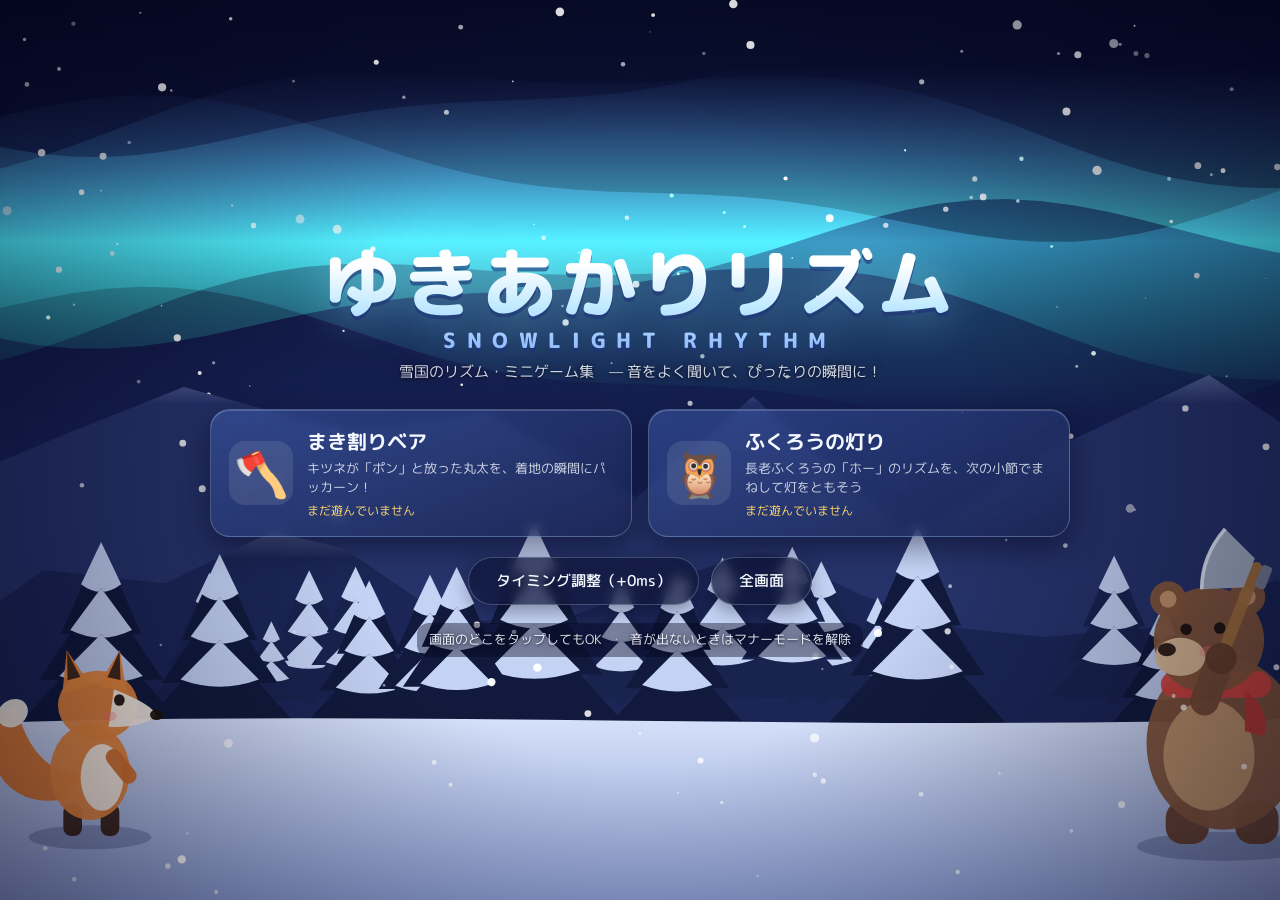
==== sp/index.html @ 42ff2d43 "ゆきあかりリズム：PC版とスマホ版の初版 雪国が舞台のリズム・ミニゲーム集（まき割りベア／ふくろうの灯り）。 入口ページ、PC版（キーボード操作・全画面）、スマホ版（タップ・縦横対応・振動・ホーム画面" ====
<!doctype html>
<html lang="ja">
<head>
<meta charset="utf-8">
<meta name="viewport" content="width=device-width,initial-scale=1,viewport-fit=cover,user-scalable=no">
<meta name="apple-mobile-web-app-capable" content="yes">
<meta name="mobile-web-app-capable" content="yes">
<meta name="apple-mobile-web-app-status-bar-style" content="black-translucent">
<meta name="apple-mobile-web-app-title" content="ゆきあかり">
<link rel="manifest" href="manifest.webmanifest">
<link rel="apple-touch-icon" href="../icon-180.png">
<title>ゆきあかりリズム（スマホ版）</title>
<meta name="description" content="雪国が舞台のリズム・ミニゲーム集。音をよく聞いて、ぴったりの瞬間にタップしよう。">
<meta name="theme-color" content="#070b1f">
<link rel="icon" href="../icon.svg" type="image/svg+xml">
<link rel="preconnect" href="https://fonts.googleapis.com">
<link rel="preconnect" href="https://fonts.gstatic.com" crossorigin>
<link href="https://fonts.googleapis.com/css2?family=M+PLUS+Rounded+1c:wght@500;800&display=swap" rel="stylesheet">
<link rel="stylesheet" href="../style.css">
<link rel="stylesheet" href="../sp.css">
</head>
<body data-platform="sp">
<canvas id="game"></canvas>
<div id="pad" aria-hidden="true">
  <div id="banner"></div>
  <div class="abtn">TAP</div>
  <p class="padhint">画面のどこをタップしてもOK</p>
</div>
<div id="ui"></div>
<script src="../game.js"></script>
</body>
</html>
---- style.css ----
:root {
  --snow: #f4f8ff;
  --ink: #18203f;
  --gold: #ffd76a;
  --ice: #9fe8ff;
  --glass: rgba(20, 30, 70, .55);
  --line: rgba(200, 225, 255, .25);
}
* { box-sizing: border-box; margin: 0; padding: 0; }
html, body {
  height: 100%;
  background: #070b1f;
  overflow: hidden;
  touch-action: manipulation;
  -webkit-user-select: none;
  user-select: none;
  -webkit-tap-highlight-color: transparent;
  -webkit-touch-callout: none;
}
body { font-family: 'M PLUS Rounded 1c', system-ui, sans-serif; color: var(--snow); }
/* 位置と大きさは game.js の resize() が決める */
canvas { position: fixed; display: block; }

#ui {
  position: fixed; inset: 0;
  display: flex; overflow-y: auto;
  padding: max(16px, env(safe-area-inset-top)) max(16px, env(safe-area-inset-right)) max(16px, env(safe-area-inset-bottom)) max(16px, env(safe-area-inset-left));
  pointer-events: none;
}
#ui:not(:empty) { pointer-events: auto; }
#ui > * { margin: auto; }
kbd {
  font: inherit; font-size: 11px; font-weight: 500; line-height: 1;
  padding: 3px 6px; margin-left: 8px; border-radius: 6px; vertical-align: 2px;
  background: rgba(255, 255, 255, .16); box-shadow: inset 0 -1px 0 rgba(0, 0, 0, .25);
}
button.btn:not(.ghost) kbd { background: rgba(0, 0, 0, .1); }

/* ---------- タイトル ---------- */
.menu { width: min(860px, 100%); text-align: center; animation: rise .6s cubic-bezier(.2, .9, .3, 1.2) both; }
.logo {
  font-size: clamp(40px, 8vw, 76px); font-weight: 800; letter-spacing: .04em; line-height: 1.05;
  background: linear-gradient(180deg, #fff 20%, #bfe9ff 60%, #8fb8ff);
  -webkit-background-clip: text; background-clip: text; color: transparent;
  filter: drop-shadow(0 4px 0 rgba(30, 50, 120, .6)) drop-shadow(0 0 24px rgba(150, 220, 255, .45));
}
.logo small { display: block; font-size: .28em; letter-spacing: .5em; margin-top: 6px; }
.tag { margin: 10px 0 26px; opacity: .85; font-size: 15px; }
.cards { display: grid; grid-template-columns: repeat(auto-fit, minmax(240px, 1fr)); gap: 16px; }
.card {
  font: inherit; color: inherit; cursor: pointer; text-align: left;
  display: grid; grid-template-columns: 64px 1fr; gap: 4px 14px; align-items: center;
  padding: 16px 18px; border-radius: 20px;
  background: linear-gradient(160deg, rgba(60, 90, 170, .55), rgba(25, 35, 80, .7));
  border: 1px solid var(--line);
  box-shadow: 0 10px 30px rgba(0, 0, 20, .45), inset 0 1px 0 rgba(255, 255, 255, .18);
  backdrop-filter: blur(6px);
  transition: transform .15s, box-shadow .15s;
}
.card:hover, .card:focus-visible { transform: translateY(-3px); box-shadow: 0 14px 34px rgba(0, 0, 20, .55), 0 0 0 2px rgba(159, 232, 255, .5); outline: none; }
.card .ico { grid-row: span 3; font-size: 44px; width: 64px; height: 64px; display: grid; place-items: center; border-radius: 16px; background: rgba(255, 255, 255, .1); }
.card b { font-size: 20px; }
.card small { font-size: 12.5px; opacity: .8; line-height: 1.5; }
.card em { font-style: normal; font-size: 12px; color: var(--gold); }
.row { display: flex; gap: 12px; justify-content: center; flex-wrap: wrap; margin-top: 20px; }
.tag, .hint { text-shadow: 0 1px 3px rgba(0, 0, 20, .9), 0 0 12px rgba(0, 0, 20, .7); }
.hint { margin-top: 18px; font-size: 12.5px; opacity: .9; line-height: 1.8; padding: 6px 12px; border-radius: 12px; background: rgba(7, 11, 31, .45); display: inline-block; }

button.btn {
  font: inherit; font-weight: 800; font-size: 17px; cursor: pointer;
  padding: 12px 28px; border-radius: 999px; border: 0; color: var(--ink);
  background: linear-gradient(180deg, #fff6d0, var(--gold));
  box-shadow: 0 5px 0 #c58a2a, 0 10px 20px rgba(0, 0, 0, .35);
  transition: transform .1s, box-shadow .1s;
}
button.btn:active { transform: translateY(4px); box-shadow: 0 1px 0 #c58a2a, 0 4px 10px rgba(0, 0, 0, .35); }
button.btn.ghost { color: var(--snow); background: rgba(14, 22, 58, .72); backdrop-filter: blur(6px); box-shadow: inset 0 0 0 1px var(--line), 0 6px 18px rgba(0, 0, 20, .35); font-weight: 500; font-size: 15px; }
.hint .sep { opacity: .5; margin: 0 .6em; }
body:not(.portrait) .only-portrait { display: none; }

/* ---------- パネル（結果・設定） ---------- */
.panel {
  width: min(520px, 100%); padding: 26px 26px 22px; border-radius: 24px; text-align: center;
  background: var(--glass); border: 1px solid var(--line); backdrop-filter: blur(10px);
  box-shadow: 0 20px 60px rgba(0, 0, 20, .6);
  animation: rise .5s cubic-bezier(.2, .9, .3, 1.2) both;
}
.panel h2 { font-size: 20px; opacity: .9; }
.score { font-size: 64px; font-weight: 800; line-height: 1.1; margin: 8px 0 2px; text-shadow: 0 0 20px rgba(159, 232, 255, .5); }
.score span { font-size: 22px; margin-left: 4px; }
.stars { font-size: 34px; letter-spacing: 6px; color: var(--gold); text-shadow: 0 0 14px rgba(255, 215, 106, .6); }
.stars i { font-style: normal; color: rgba(255, 255, 255, .2); text-shadow: none; }
.rank { font-size: 22px; font-weight: 800; margin: 2px 0 12px; }
.comments { list-style: none; text-align: left; display: grid; gap: 6px; margin: 0 auto 12px; max-width: 420px; }
.comments li { background: rgba(255, 255, 255, .08); border-radius: 12px; padding: 8px 12px; font-size: 14px; line-height: 1.5; }
.stats { font-size: 12.5px; opacity: .75; }
.best { font-size: 13px; color: var(--gold); margin-top: 4px; }
.panel p { font-size: 14px; line-height: 1.7; opacity: .9; }
.offset { font-size: 40px; font-weight: 800; margin: 10px 0; }
input[type=range] { width: 100%; accent-color: var(--ice); margin: 6px 0 4px; }

/* 背の低い画面（横向きスマホ・小さいウィンドウ）では詰める */
@media (max-height: 520px) {
  .logo { font-size: 38px; }
  .logo small { margin-top: 2px; }
  .tag { margin: 4px 0 12px; font-size: 13px; }
  .card { padding: 10px 14px; grid-template-columns: 48px 1fr; }
  .card .ico { width: 48px; height: 48px; font-size: 32px; }
  .card b { font-size: 17px; }
  .row { margin-top: 12px; }
  .hint { margin-top: 10px; }
  .panel { padding: 14px 20px; }
  .score { font-size: 44px; margin: 2px 0 0; }
  .stars { font-size: 24px; }
  .rank { font-size: 18px; margin-bottom: 6px; }
  .comments { gap: 4px; margin-bottom: 6px; }
  .comments li { padding: 5px 10px; font-size: 13px; }
  .panel .row { margin-top: 10px; }
  button.btn { padding: 9px 22px; font-size: 15px; }
}

@keyframes rise { from { opacity: 0; transform: translateY(24px) scale(.96); } to { opacity: 1; transform: none; } }
---- sp.css ----
/* スマホ版：タップで遊ぶ。縦持ちのときは下半分をタップ面にする */
kbd { display: none; }
body[data-scene="play"], body[data-scene="calib"] { touch-action: none; }
button.btn { min-height: 48px; }
.card { min-height: 88px; }
.card:active { transform: scale(.98); }

#pad {
  display: none;
  position: fixed; left: 0; right: 0; top: var(--cv-bottom); bottom: 0;
  flex-direction: column; align-items: center; justify-content: space-evenly;
  padding: 12px 20px max(20px, env(safe-area-inset-bottom));
  background: linear-gradient(180deg, rgba(20, 30, 70, .9), #070b1f 70%);
  border-top: 1px solid rgba(191, 244, 255, .2);
}
.portrait[data-scene="play"] #pad, .portrait[data-scene="calib"] #pad { display: flex; }

#banner {
  min-height: 3em; max-width: 360px;
  display: flex; align-items: center; justify-content: center; text-align: center;
  font-size: 18px; font-weight: 800; line-height: 1.5;
  text-wrap: balance; word-break: auto-phrase;
  text-shadow: 0 2px 8px rgba(0, 0, 20, .8);
  transition: opacity .1s;
}
.abtn {
  --pulse: 0;
  width: min(46vw, 200px); aspect-ratio: 1; border-radius: 50%;
  display: grid; place-items: center;
  font-size: 15px; font-weight: 800; letter-spacing: .1em; color: rgba(24, 32, 63, .75);
  background: radial-gradient(circle at 35% 30%, #fff8dc, var(--gold) 55%, #d9962e);
  box-shadow: 0 8px 0 #a86e1f, 0 0 calc(20px + var(--pulse) * 40px) rgba(255, 215, 106, calc(.2 + var(--pulse) * .4));
  transform: scale(calc(1 + var(--pulse) * .04));
}
.abtn.hit { animation: tap .18s ease-out; }
@keyframes tap {
  from { box-shadow: 0 2px 0 #a86e1f, 0 0 0 14px rgba(255, 255, 255, .45); filter: brightness(1.25); }
  to { box-shadow: 0 8px 0 #a86e1f, 0 0 0 40px rgba(255, 255, 255, 0); filter: none; }
}
.padhint { font-size: 12px; opacity: .6; }
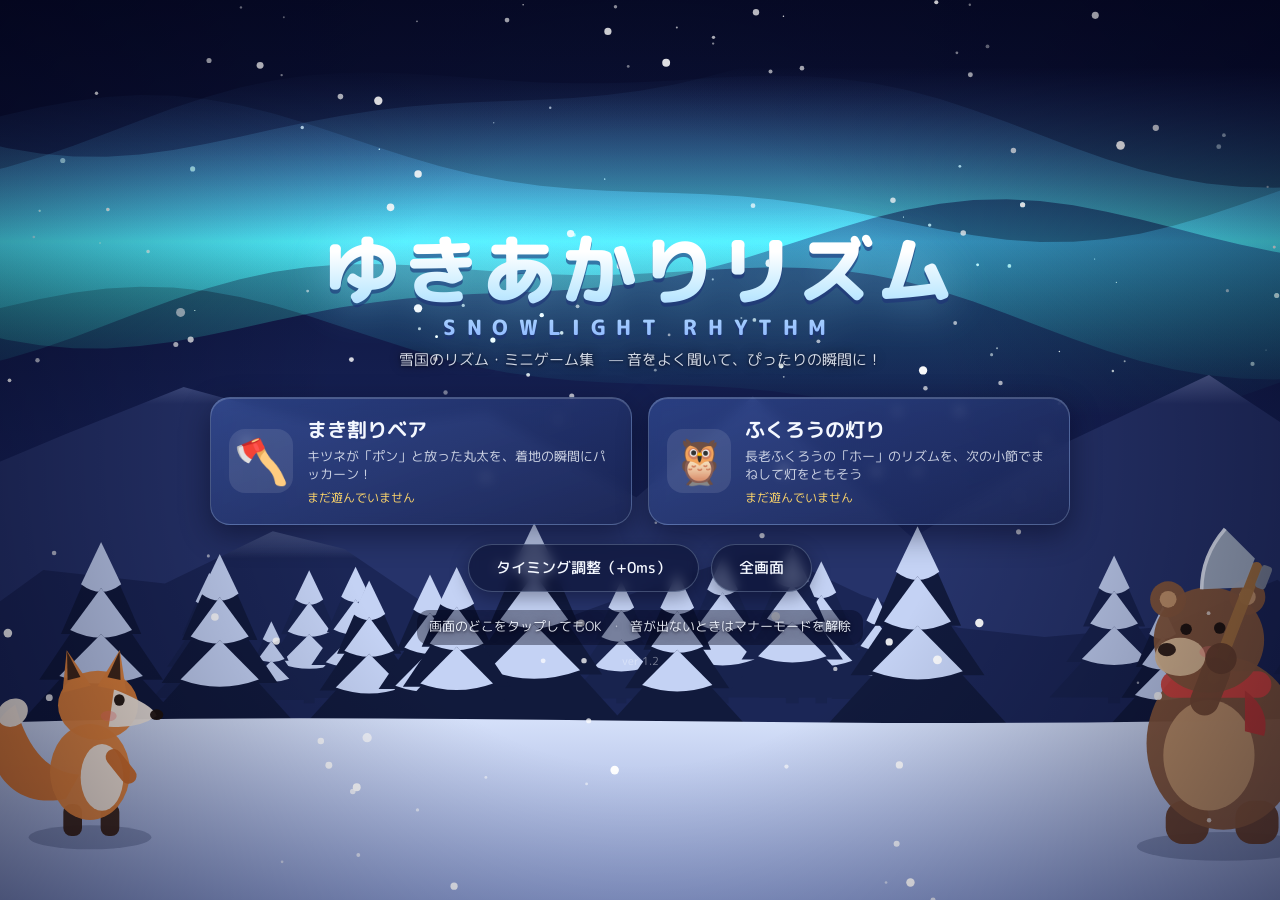
==== commit 29db9870: "スマホ版：連打での拡大対策を強化し、キャッシュ対策とバージョン表示を追加 - タッチ系イベントを window の capture で止め、touchmove も止める - viewport に ma" ====
--- a/sp/index.html
+++ b/sp/index.html
@@ -2,7 +2,7 @@
 <html lang="ja">
 <head>
 <meta charset="utf-8">
-<meta name="viewport" content="width=device-width,initial-scale=1,viewport-fit=cover,user-scalable=no">
+<meta name="viewport" content="width=device-width,initial-scale=1,minimum-scale=1,maximum-scale=1,user-scalable=no,viewport-fit=cover">
 <meta name="apple-mobile-web-app-capable" content="yes">
 <meta name="mobile-web-app-capable" content="yes">
 <meta name="apple-mobile-web-app-status-bar-style" content="black-translucent">
@@ -16,8 +16,8 @@
 <link rel="preconnect" href="https://fonts.googleapis.com">
 <link rel="preconnect" href="https://fonts.gstatic.com" crossorigin>
 <link href="https://fonts.googleapis.com/css2?family=M+PLUS+Rounded+1c:wght@500;800&display=swap" rel="stylesheet">
-<link rel="stylesheet" href="../style.css">
-<link rel="stylesheet" href="../sp.css">
+<link rel="stylesheet" href="../style.css?v=1.2">
+<link rel="stylesheet" href="../sp.css?v=1.2">
 </head>
 <body data-platform="sp">
 <canvas id="game"></canvas>
@@ -27,6 +27,6 @@
   <p class="padhint">画面のどこをタップしてもOK</p>
 </div>
 <div id="ui"></div>
-<script src="../game.js"></script>
+<script src="../game.js?v=1.2"></script>
 </body>
 </html>
--- a/style.css
+++ b/style.css
@@ -75,6 +75,7 @@
 }
 button.btn:active { transform: translateY(4px); box-shadow: 0 1px 0 #c58a2a, 0 4px 10px rgba(0, 0, 0, .35); }
 button.btn.ghost { color: var(--snow); background: rgba(14, 22, 58, .72); backdrop-filter: blur(6px); box-shadow: inset 0 0 0 1px var(--line), 0 6px 18px rgba(0, 0, 20, .35); font-weight: 500; font-size: 15px; }
+.ver { margin-top: 8px; font-size: 11px; opacity: .45; }
 .hint .sep { opacity: .5; margin: 0 .6em; }
 body:not(.portrait) .only-portrait { display: none; }
 
--- a/sp.css
+++ b/sp.css
@@ -1,6 +1,10 @@
 /* スマホ版：タップで遊ぶ。縦持ちのときは下半分をタップ面にする */
 kbd { display: none; }
-body[data-scene="play"], body[data-scene="calib"] { touch-action: none; }
+/* 画面ごと固定して、引っぱりスクロールや拡大でずれないようにする */
+html, body { position: fixed; inset: 0; width: 100%; height: 100%; overscroll-behavior: none; }
+/* ダブルタップ拡大を止める（touch-action は要素ごとに効くので全要素に付ける） */
+* { touch-action: manipulation; }
+body[data-scene="play"], body[data-scene="play"] *, body[data-scene="calib"], body[data-scene="calib"] * { touch-action: none; }
 button.btn { min-height: 48px; }
 .card { min-height: 88px; }
 .card:active { transform: scale(.98); }
